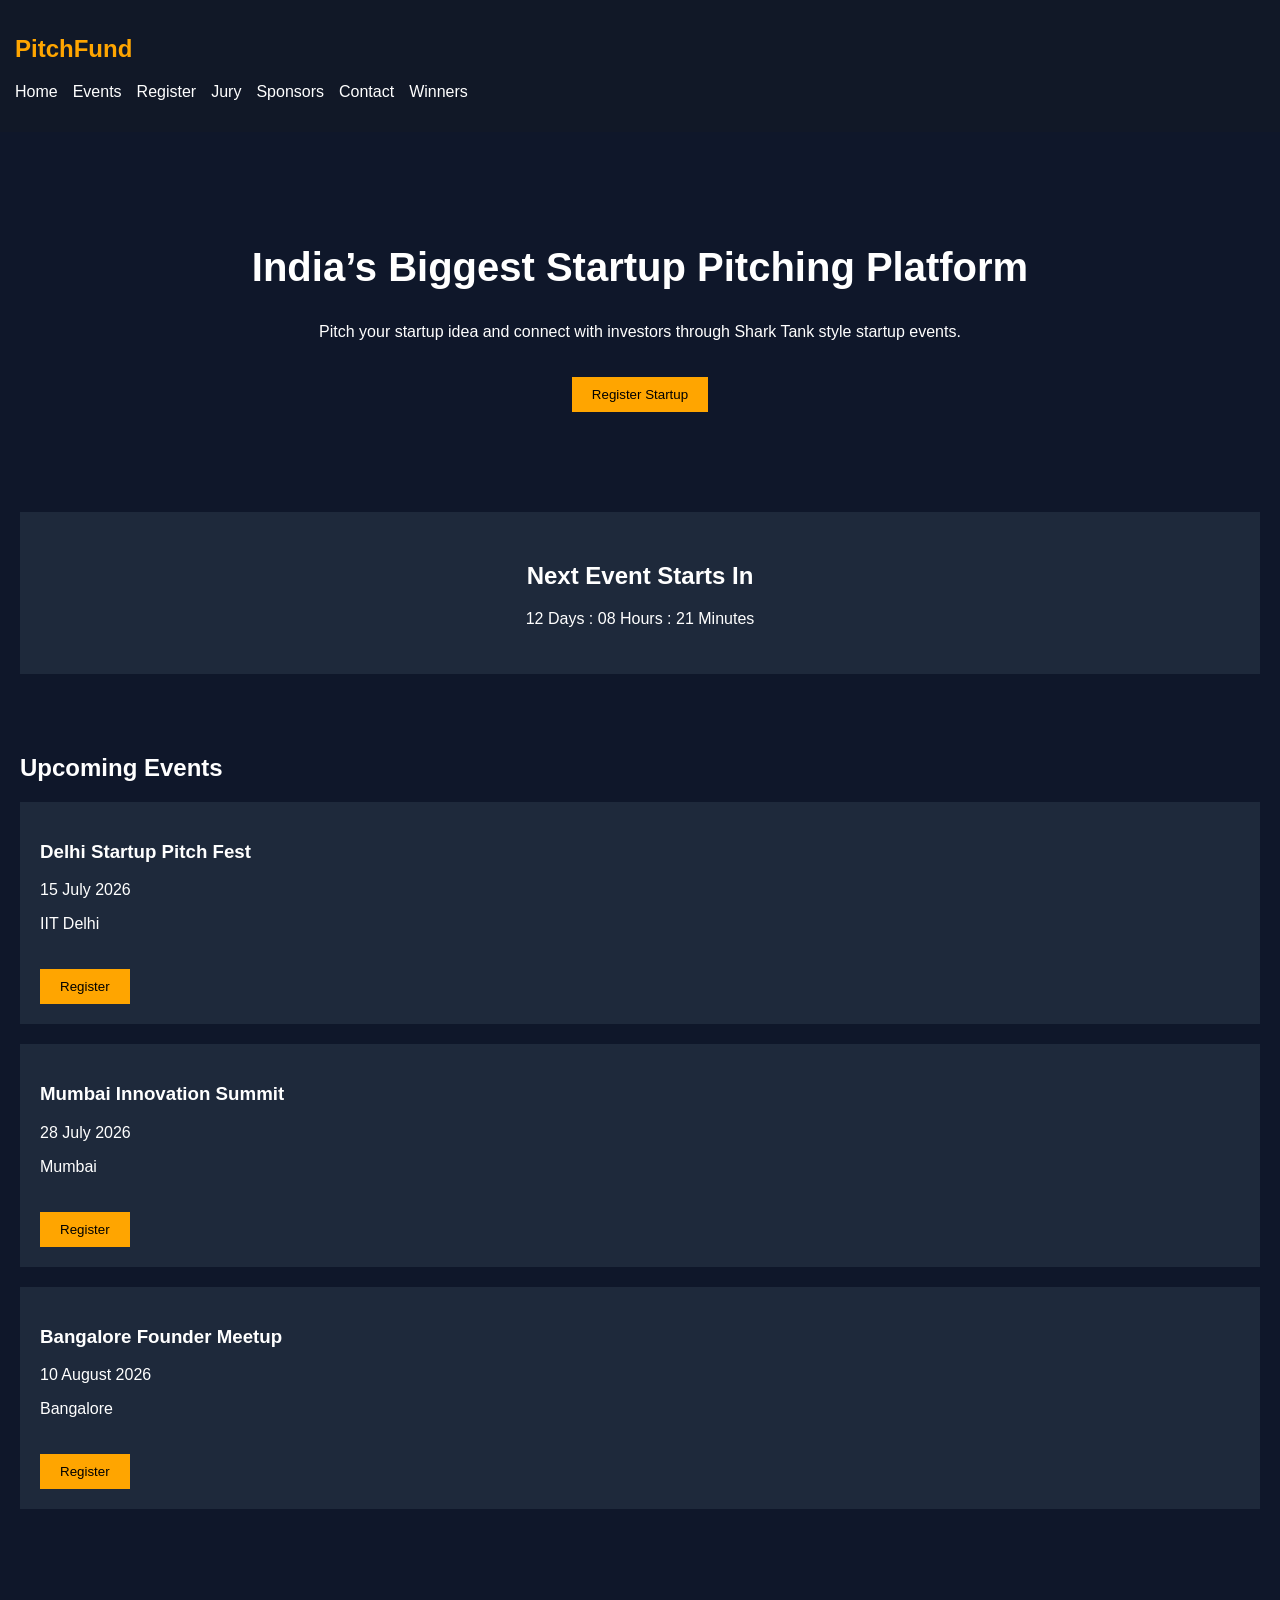
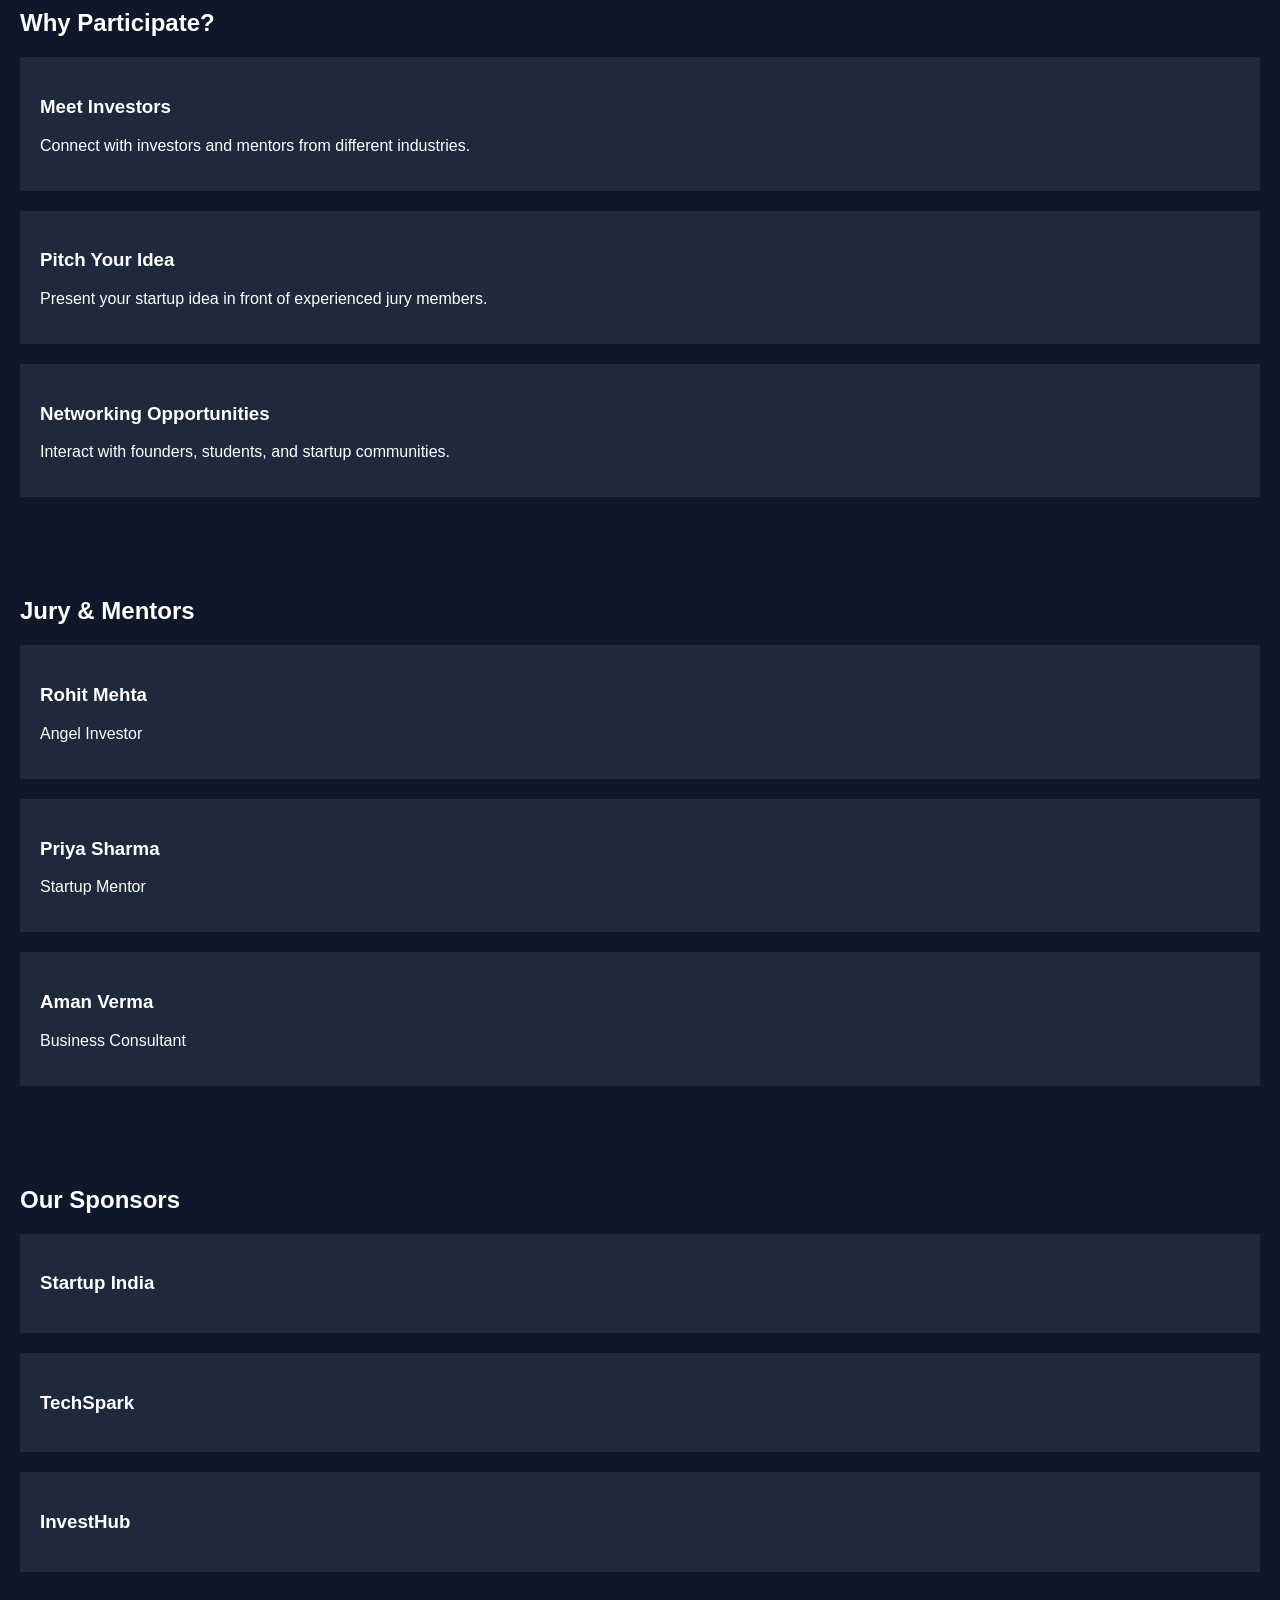
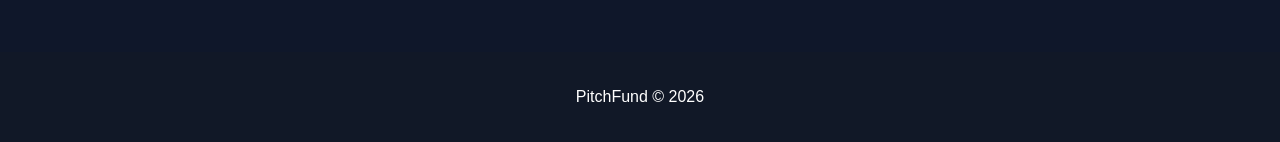
==== index.html @ 27504e99 "Internship_task" ====
<!DOCTYPE html>
<html lang="en">

<head>
    <meta charset="UTF-8">
    <meta name="viewport" content="width=device-width, initial-scale=1.0">

    <link rel="stylesheet" href="style.css">

    <title>PitchFund</title>
</head>

<body>
<nav>

    <h1>PitchFund</h1>

    <ul>

        <li><a href="index.html">Home</a></li>

        <li><a href="events.html">Events</a></li>

        <li><a href="register.html">Register</a></li>

        <li><a href="jury.html">Jury</a></li>

        <li><a href="sponsors.html">Sponsors</a></li>

        <li><a href="contact.html">Contact</a></li>

        <li><a href="winners.html">Winners</a></li>

    </ul>

</nav>
    <section class="hero">

        <h2>India’s Biggest Startup Pitching Platform</h2>

        <p>
            Pitch your startup idea and connect with investors through Shark Tank style startup events.
        </p>

        <button>Register Startup</button>

    </section>

    <section class="countdown">

        <h2>Next Event Starts In</h2>

        <p>12 Days : 08 Hours : 21 Minutes</p>

    </section>

    <section>

        <h2>Upcoming Events</h2>

        <div class="card">

            <h3>Delhi Startup Pitch Fest</h3>

            <p>15 July 2026</p>

            <p>IIT Delhi</p>

            <button>Register</button>

        </div>


        <div class="card">

            <h3>Mumbai Innovation Summit</h3>

            <p>28 July 2026</p>

            <p>Mumbai</p>

            <button>Register</button>

        </div>


        <div class="card">

            <h3>Bangalore Founder Meetup</h3>

            <p>10 August 2026</p>

            <p>Bangalore</p>

            <button>Register</button>

        </div>

    </section>

    <section>

        <h2>Why Participate?</h2>

        <div class="card">

            <h3>Meet Investors</h3>

            <p>
                Connect with investors and mentors from different industries.
            </p>

        </div>


        <div class="card">

            <h3>Pitch Your Idea</h3>

            <p>
                Present your startup idea in front of experienced jury members.
            </p>

        </div>


        <div class="card">

            <h3>Networking Opportunities</h3>

            <p>
                Interact with founders, students, and startup communities.
            </p>

        </div>

    </section>

    <section>

        <h2>Jury & Mentors</h2>

        <div class="card">

            <h3>Rohit Mehta</h3>

            <p>Angel Investor</p>

        </div>


        <div class="card">

            <h3>Priya Sharma</h3>

            <p>Startup Mentor</p>

        </div>


        <div class="card">

            <h3>Aman Verma</h3>

            <p>Business Consultant</p>

        </div>

    </section>

    <section>

        <h2>Our Sponsors</h2>

        <div class="card">

            <h3>Startup India</h3>

        </div>


        <div class="card">

            <h3>TechSpark</h3>

        </div>


        <div class="card">

            <h3>InvestHub</h3>

        </div>

    </section>

    <footer>

        <p>PitchFund © 2026</p>

    </footer>

</body>

</html>
---- style.css ----
body{
    margin:0;
    font-family:Arial;
    background:#0f172a;
    color:white;
}

nav{
    background:#111827;
    padding:15px;
}

nav h1{
    color:orange;
}

nav ul{
    display:flex;
    list-style:none;
    gap:15px;
    padding:0;
}

nav a{
    color:white;
    text-decoration:none;
}

.hero{
    text-align:center;
    padding:80px 20px;
}

.hero h2{
    font-size:40px;
}

.hero p{
    margin-top:15px;
}

button{
    background:orange;
    border:none;
    padding:10px 20px;
    margin-top:20px;
    cursor:pointer;
}

section{
    padding:40px 20px;
}

.card{
    background:#1e293b;
    padding:20px;
    margin-top:20px;
}

form{
    display:flex;
    flex-direction:column;
    gap:10px;
}

input,
textarea{
    padding:10px;
}

footer{
    background:#111827;
    text-align:center;
    padding:20px;
    margin-top:40px;
}
.card:hover{
    background:#334155;
}

button:hover{
    opacity:0.9;
}
.countdown{
    text-align:center;
    background:#1e293b;
    padding:30px;
    margin:20px;
}
button:hover{
    opacity:0.9;
}

.card:hover{
    background:#334155;
}
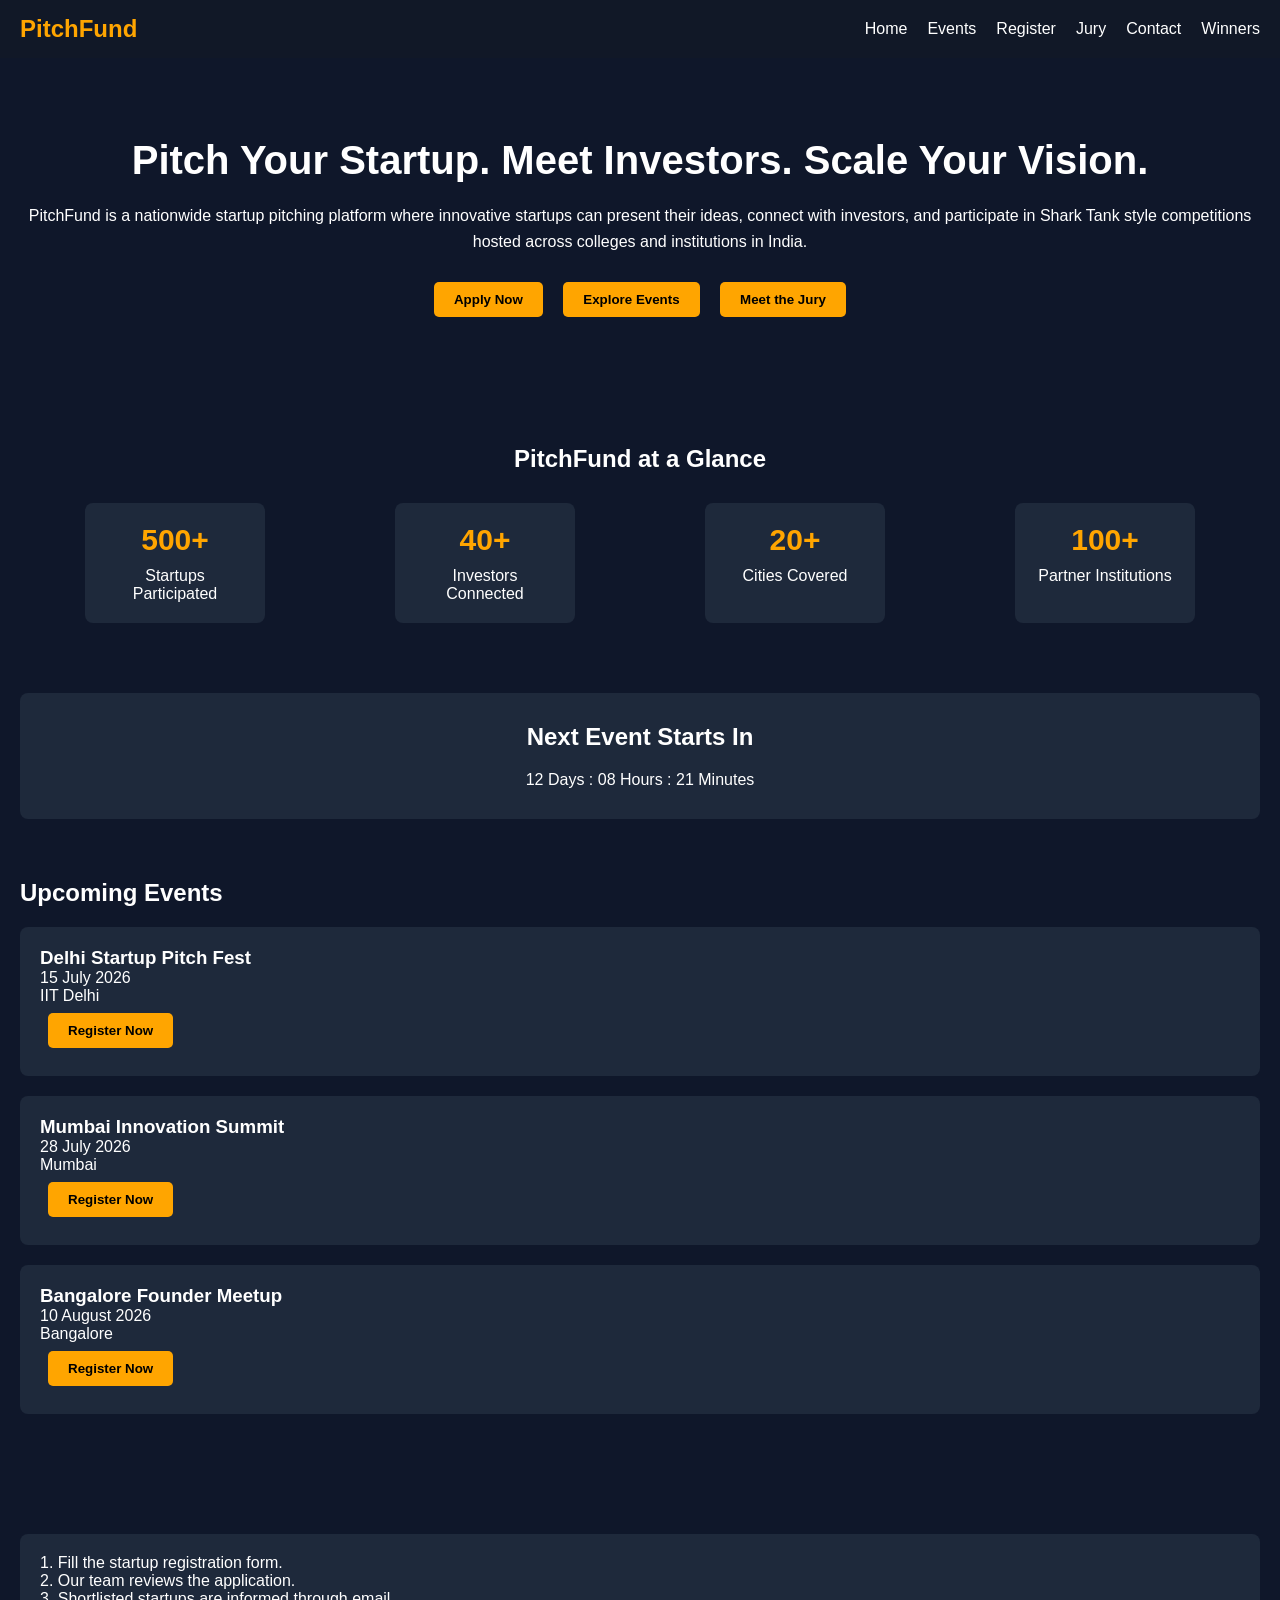
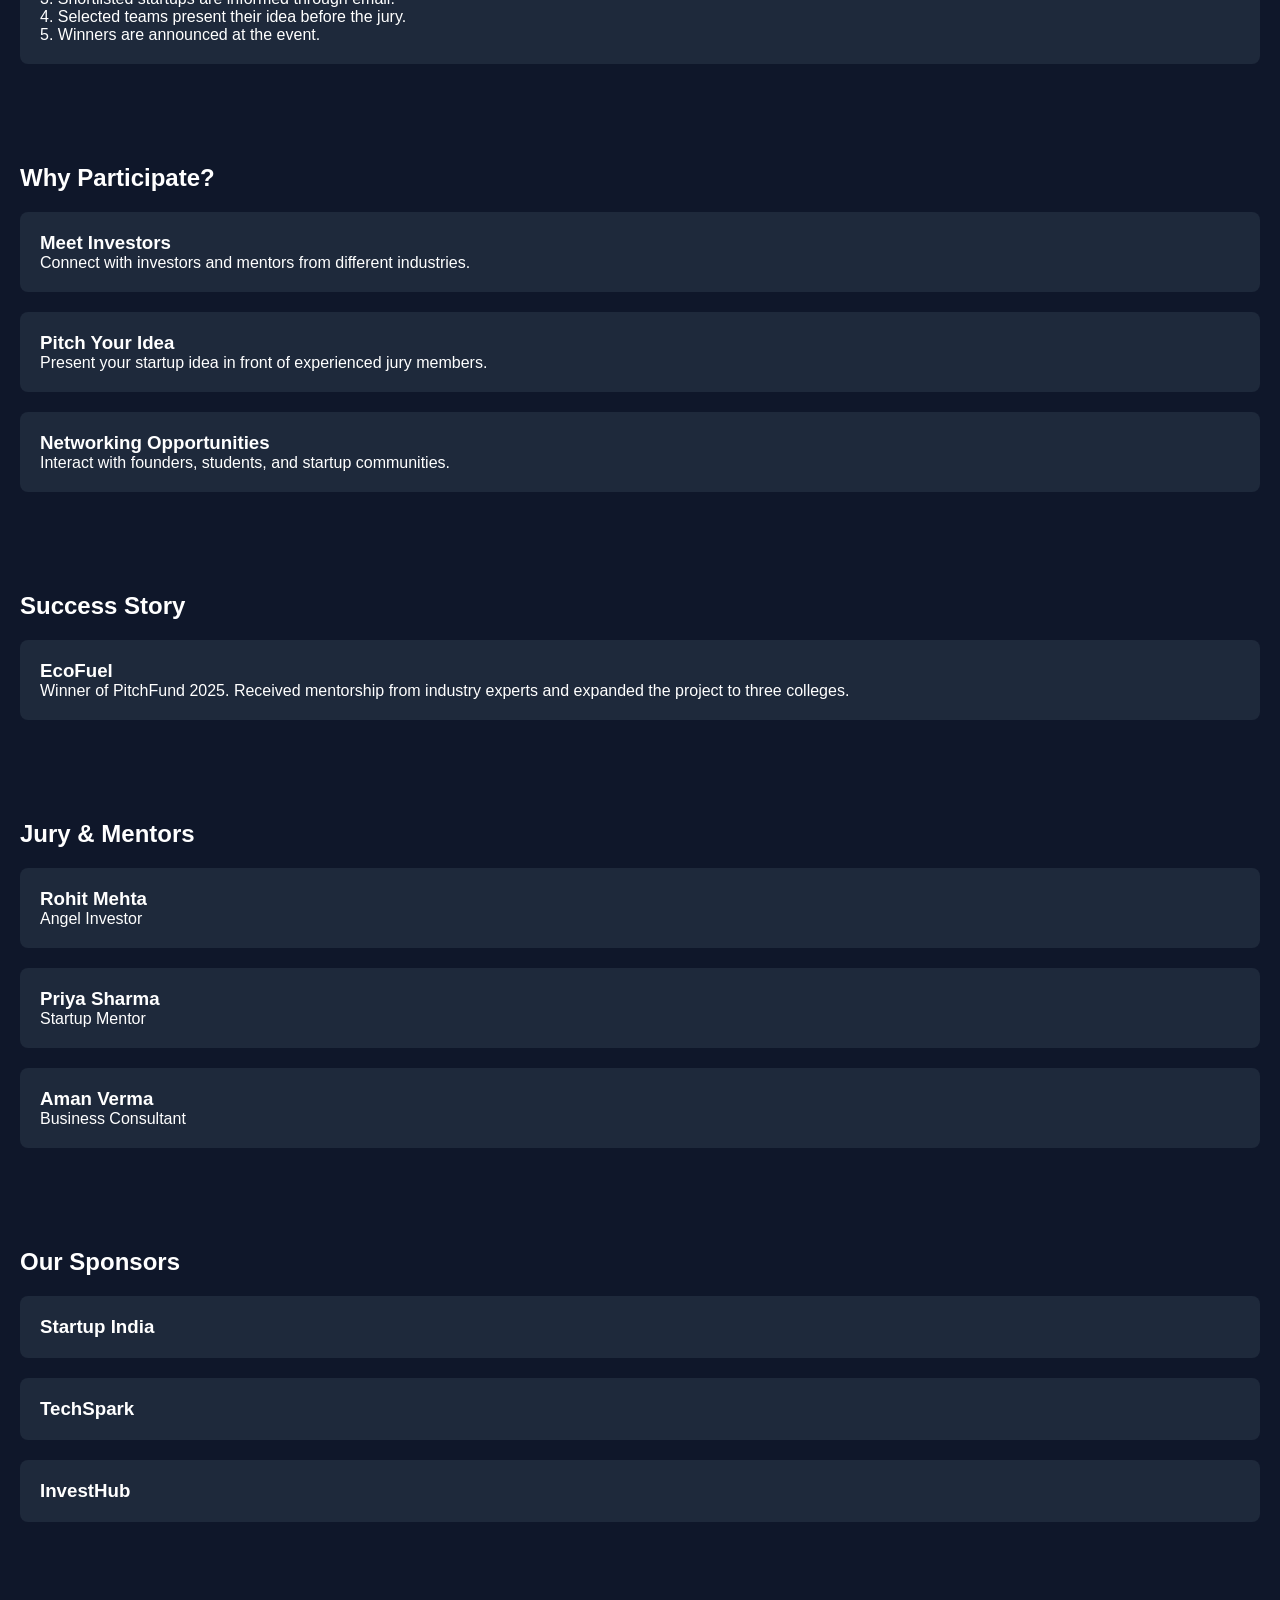
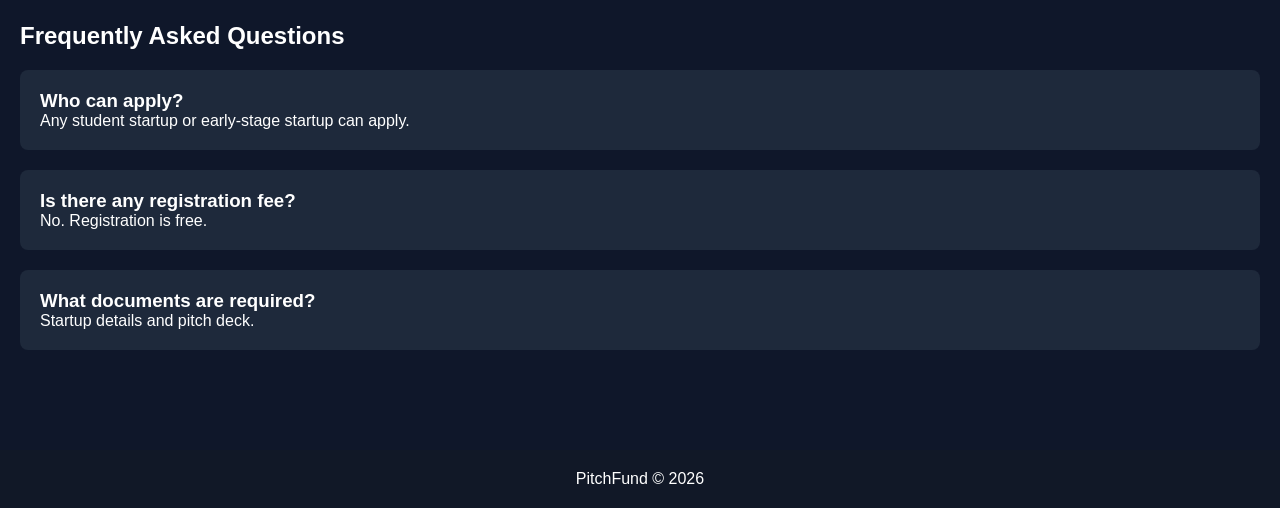
==== commit 5daefe47: "Website improvement according to the feedback" ====
--- a/index.html
+++ b/index.html
@@ -25,7 +25,7 @@
 
         <li><a href="jury.html">Jury</a></li>
 
-        <li><a href="sponsors.html">Sponsors</a></li>
+    
 
         <li><a href="contact.html">Contact</a></li>
 
@@ -34,20 +34,58 @@
     </ul>
 
 </nav>
-    <section class="hero">
-
-        <h2>India’s Biggest Startup Pitching Platform</h2>
-
-        <p>
-            Pitch your startup idea and connect with investors through Shark Tank style startup events.
-        </p>
-
-        <button>Register Startup</button>
-
-    </section>
-
-    <section class="countdown">
-
+<section class="hero">
+
+    <h2>Pitch Your Startup. Meet Investors. Scale Your Vision.</h2>
+
+    <p>
+        PitchFund is a nationwide startup pitching platform where innovative startups can present their ideas, connect with investors, and participate in Shark Tank style competitions hosted across colleges and institutions in India.
+    </p>
+
+    <a href="register.html">
+    <button>Apply Now</button>
+</a>
+
+<a href="events.html">
+    <button>Explore Events</button>
+</a>
+
+<a href="jury.html">
+    <button>Meet the Jury</button>
+</a>
+
+</section>
+
+<section class="stats">
+
+    <h2>PitchFund at a Glance</h2>
+
+    <div class="stats-container">
+
+        <div class="stat-card">
+            <h3>500+</h3>
+            <p>Startups Participated</p>
+        </div>
+
+        <div class="stat-card">
+            <h3>40+</h3>
+            <p>Investors Connected</p>
+        </div>
+
+        <div class="stat-card">
+            <h3>20+</h3>
+            <p>Cities Covered</p>
+        </div>
+
+        <div class="stat-card">
+            <h3>100+</h3>
+            <p>Partner Institutions</p>
+        </div>
+
+    </div>
+
+</section>
+    <section class="countdown"> 
         <h2>Next Event Starts In</h2>
 
         <p>12 Days : 08 Hours : 21 Minutes</p>
@@ -66,7 +104,9 @@
 
             <p>IIT Delhi</p>
 
-            <button>Register</button>
+          <a href="register.html">
+             <button>Register Now</button>
+         </a>
 
         </div>
 
@@ -79,7 +119,9 @@
 
             <p>Mumbai</p>
 
-            <button>Register</button>
+            <a href="register.html">
+               <button>Register Now</button>
+            </a>
 
         </div>
 
@@ -92,12 +134,31 @@
 
             <p>Bangalore</p>
 
-            <button>Register</button>
-
-        </div>
-
-    </section>
-
+            <a href="register.html">
+               <button>Register Now</button>
+            </a>
+
+        </div>
+
+    </section>
+<section>
+
+<div class="card">
+
+<p>1. Fill the startup registration form.</p>
+
+<p>2. Our team reviews the application.</p>
+
+<p>3. Shortlisted startups are informed through email.</p>
+
+<p>4. Selected teams present their idea before the jury.</p>
+
+<p>5. Winners are announced at the event.</p>
+
+</div>
+</section>
+
+    
     <section>
 
         <h2>Why Participate?</h2>
@@ -136,6 +197,24 @@
 
     </section>
 
+
+    <section>
+
+       <h2>Success Story</h2>
+
+       <div class="card">
+
+       <h3>EcoFuel</h3>
+
+      <p>Winner of PitchFund 2025.
+
+       Received mentorship from industry experts and expanded the project to three colleges.  
+      </p>
+
+       </div>
+
+    </section>
+
     <section>
 
         <h2>Jury & Mentors</h2>
@@ -193,6 +272,35 @@
         </div>
 
     </section>
+<section>
+
+    <h2>Frequently Asked Questions</h2>
+
+    <div class="card">
+
+     <h3>Who can apply?</h3>
+
+     <p>Any student startup or early-stage startup can apply.</p>
+
+    </div>
+
+    <div class="card">
+
+      <h3>Is there any registration fee?</h3>
+
+      <p>No. Registration is free.</p>
+
+    </div>
+
+    <div class="card">
+
+       <h3>What documents are required?</h3>
+
+       <p>Startup details and pitch deck.</p>
+
+    </div>
+
+</section>
 
     <footer>
 
--- a/style.css
+++ b/style.css
@@ -1,13 +1,24 @@
+
+*{
+    margin:0;
+    padding:0;
+    box-sizing:border-box;
+}
+
 body{
-    margin:0;
-    font-family:Arial;
+    font-family:Arial, sans-serif;
     background:#0f172a;
     color:white;
 }
 
+/* ---------- Navigation ---------- */
+
 nav{
     background:#111827;
-    padding:15px;
+    padding:15px 20px;
+    display:flex;
+    justify-content:space-between;
+    align-items:center;
 }
 
 nav h1{
@@ -15,16 +26,24 @@
 }
 
 nav ul{
+    list-style:none;
     display:flex;
-    list-style:none;
-    gap:15px;
-    padding:0;
+    gap:20px;
 }
 
 nav a{
     color:white;
     text-decoration:none;
 }
+.hero a{
+    text-decoration:none;
+}
+
+nav a:hover{
+    color:orange;
+}
+
+/* ---------- Hero ---------- */
 
 .hero{
     text-align:center;
@@ -33,40 +52,126 @@
 
 .hero h2{
     font-size:40px;
+    margin-bottom:20px;
 }
 
 .hero p{
-    margin-top:15px;
+    margin-bottom:20px;
+    line-height:1.6;
 }
+
+/* ---------- Buttons ---------- */
 
 button{
     background:orange;
+    color:black;
     border:none;
     padding:10px 20px;
-    margin-top:20px;
+    margin:8px;
     cursor:pointer;
+    border-radius:5px;
+    font-weight:bold;
 }
+
+button:hover{
+    opacity:0.9;
+}
+
+/* ---------- Sections ---------- */
 
 section{
     padding:40px 20px;
 }
 
+h2{
+    margin-bottom:20px;
+}
+
+/* ---------- Cards ---------- */
+
 .card{
     background:#1e293b;
     padding:20px;
+    margin:20px 0;
+    border-radius:8px;
+}
+
+.card:hover{
+    background:#334155;
+}
+
+/* ---------- Statistics ---------- */
+
+.stats{
+    text-align:center;
+}
+
+.stats-container{
+    display:flex;
+    justify-content:space-around;
+    flex-wrap:wrap;
     margin-top:20px;
 }
+
+.stat-card{
+    background:#1e293b;
+    width:180px;
+    padding:20px;
+    margin:10px;
+    border-radius:8px;
+}
+
+.stat-card h3{
+    color:orange;
+    font-size:30px;
+    margin-bottom:10px;
+}
+
+/* ---------- Countdown ---------- */
+
+.countdown{
+    text-align:center;
+    background:#1e293b;
+    padding:30px;
+    margin:20px;
+    border-radius:8px;
+}
+
+/* ---------- Forms ---------- */
 
 form{
     display:flex;
     flex-direction:column;
-    gap:10px;
+    margin-top:20px;
 }
 
 input,
+textarea,
+select{
+    width:100%;
+    padding:12px;
+    margin-bottom:15px;
+    border:1px solid #ccc;
+    border-radius:5px;
+    font-size:15px;
+}
+
 textarea{
-    padding:10px;
+    resize:vertical;
+    font-family:Arial, sans-serif;
 }
+
+label{
+    font-weight:bold;
+    margin-bottom:8px;
+}
+
+input[type="file"]{
+    background:white;
+    padding:8px;
+}
+
+/* ---------- Footer ---------- */
 
 footer{
     background:#111827;
@@ -74,23 +179,3 @@
     padding:20px;
     margin-top:40px;
 }
-.card:hover{
-    background:#334155;
-}
-
-button:hover{
-    opacity:0.9;
-}
-.countdown{
-    text-align:center;
-    background:#1e293b;
-    padding:30px;
-    margin:20px;
-}
-button:hover{
-    opacity:0.9;
-}
-
-.card:hover{
-    background:#334155;
-}
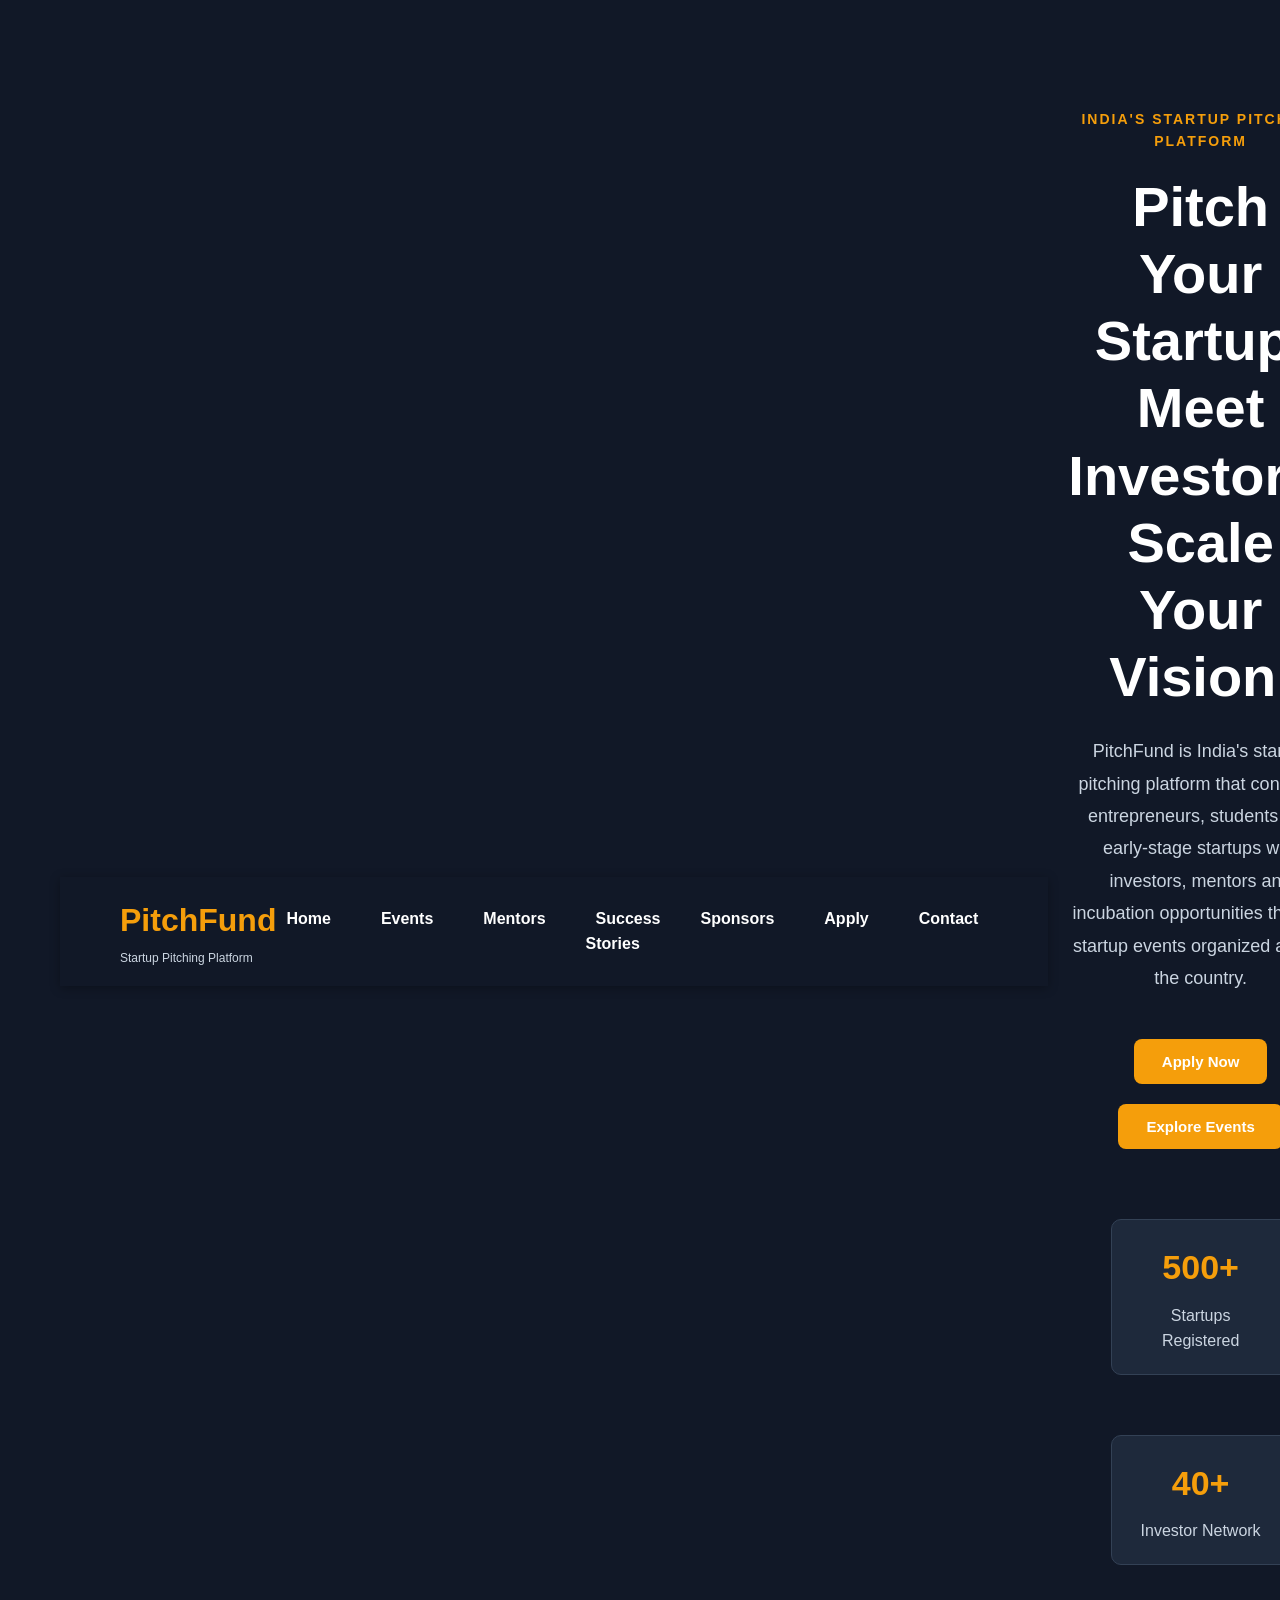
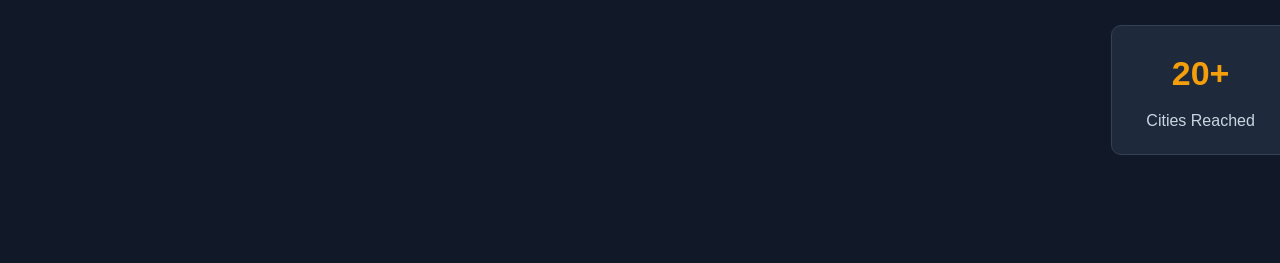
==== commit 7c3ef62a: "Final improvements to PitchFund website" ====
--- a/index.html
+++ b/index.html
@@ -13,47 +13,69 @@
 <body>
 <nav>
 
-    <h1>PitchFund</h1>
-
+    <nav>
+    <div>
+        
+        <h1>PitchFund</h1>
+        <p class="logo-text">Startup Pitching Platform</p>
+
+    </div>
     <ul>
 
         <li><a href="index.html">Home</a></li>
-
         <li><a href="events.html">Events</a></li>
-
-        <li><a href="register.html">Register</a></li>
-
-        <li><a href="jury.html">Jury</a></li>
-
-    
-
+        <li><a href="jury.html">Mentors</a></li>
+        <li><a href="winners.html">Success Stories</a></li>
+        <li><a href="sponsors.html">Sponsors</a></li>
+        <li><a href="register.html">Apply</a></li>
         <li><a href="contact.html">Contact</a></li>
-
-        <li><a href="winners.html">Winners</a></li>
 
     </ul>
 
 </nav>
 <section class="hero">
 
-    <h2>Pitch Your Startup. Meet Investors. Scale Your Vision.</h2>
-
-    <p>
-        PitchFund is a nationwide startup pitching platform where innovative startups can present their ideas, connect with investors, and participate in Shark Tank style competitions hosted across colleges and institutions in India.
+    <p class="tagline">India's Startup Pitching Platform</p>
+
+    <h2>Pitch Your Startup.<br>Meet Investors.<br>Scale Your Vision.</h2>
+
+    <p class="hero-text">
+        PitchFund is India's startup pitching platform that connects
+        entrepreneurs, students and early-stage startups with
+        investors, mentors and incubation opportunities through
+        startup events organized across the country.
     </p>
 
-    <a href="register.html">
-    <button>Apply Now</button>
-</a>
-
-<a href="events.html">
-    <button>Explore Events</button>
-</a>
-
-<a href="jury.html">
-    <button>Meet the Jury</button>
-</a>
-
+    <div class="hero-buttons">
+
+        <a href="register.html">
+            <button>Apply Now</button>
+        </a>
+
+        <a href="events.html">
+            <button>Explore Events</button>
+        </a>
+
+    </div>
+
+    <div class="hero-stats">
+
+        <div class="hero-stat">
+            <h3>500+</h3>
+            <p>Startups Registered</p>
+        </div>
+
+        <div class="hero-stat">
+            <h3>40+</h3>
+            <p>Investor Network</p>
+        </div>
+
+        <div class="hero-stat">
+            <h3>20+</h3>
+            <p>Cities Reached</p>
+        </div>
+
+    </div>
 </section>
 
 <section class="stats">
@@ -85,24 +107,51 @@
     </div>
 
 </section>
-    <section class="countdown"> 
-        <h2>Next Event Starts In</h2>
-
-        <p>12 Days : 08 Hours : 21 Minutes</p>
-
-    </section>
+    <section class="countdown">
+
+    <h2>Featured Event</h2>
+
+    <div class="card">
+
+        <h3>Delhi Startup Pitch Fest 2026</h3>
+
+        <p><strong> Venue:</strong> IIT Delhi</p>
+
+        <p><strong> Date:</strong> 15 July 2026</p>
+
+        <p><strong> Time:</strong> 10:00 AM</p>
+
+        <p><strong> Prize Pool:</strong> ₹5,00,000</p>
+
+        <p><strong> Investors:</strong> 15+ Expected</p>
+
+        <a href="register.html">
+            <button>Register for Event</button>
+        </a>
+
+    </div>
+
+</section>
 
     <section>
 
-        <h2>Upcoming Events</h2>
+        <h2>Upcoming Startup Events</h2>
+
+        <p style="text-align:center; margin-bottom:30px;">
+            Explore startup pitching competitions happening across India.
+        </p>
 
         <div class="card">
 
             <h3>Delhi Startup Pitch Fest</h3>
 
-            <p>15 July 2026</p>
-
-            <p>IIT Delhi</p>
+              <p> IIT Delhi</p>
+
+              <p>15 July 2026</p>
+
+              <p> AI & Emerging Technologies</p>
+
+              <p> Prize Pool: ₹5,00,000</p>
 
           <a href="register.html">
              <button>Register Now</button>
@@ -113,11 +162,15 @@
 
         <div class="card">
 
-            <h3>Mumbai Innovation Summit</h3>
-
-            <p>28 July 2026</p>
-
-            <p>Mumbai</p>
+          <h3>Mumbai Innovation Summit</h3>
+
+            <p> Mumbai</p>
+
+            <p> 28 July 2026</p>
+
+            <p> Smart Cities</p>
+
+            <p> Prize Pool: ₹3,00,000</p>
 
             <a href="register.html">
                <button>Register Now</button>
@@ -130,32 +183,61 @@
 
             <h3>Bangalore Founder Meetup</h3>
 
-            <p>10 August 2026</p>
-
-            <p>Bangalore</p>
+          <p> Bangalore</p>
+
+          <p> 10 August 2026</p>
+
+          <p> Entrepreneurship</p>
+
+          <p> Mentorship Opportunity</p>
 
             <a href="register.html">
                <button>Register Now</button>
             </a>
 
         </div>
+        <div style="text-align:center;margin-top:30px;">
+
+          <a href="events.html">
+         <button>View All Events</button>
+         </a>
+
+        </div>
 
     </section>
 <section>
 
-<div class="card">
-
-<p>1. Fill the startup registration form.</p>
-
-<p>2. Our team reviews the application.</p>
-
-<p>3. Shortlisted startups are informed through email.</p>
-
-<p>4. Selected teams present their idea before the jury.</p>
-
-<p>5. Winners are announced at the event.</p>
-
-</div>
+    <h2>Application Process</h2>
+
+    <div class="stats-container">
+
+        <div class="stat-card">
+            <h3>1</h3>
+            <p>Complete the online startup registration form.</p>
+        </div>
+
+        <div class="stat-card">
+            <h3>2</h3>
+            <p>Our team reviews your application and startup details.</p>
+        </div>
+
+        <div class="stat-card">
+            <h3>3</h3>
+            <p>Shortlisted startups receive an invitation via email.</p>
+        </div>
+
+        <div class="stat-card">
+            <h3>4</h3>
+            <p>Pitch your idea before investors and industry mentors.</p>
+        </div>
+
+        <div class="stat-card">
+            <h3>5</h3>
+            <p>Selected startups receive mentorship and funding opportunities.</p>
+        </div>
+
+    </div>
+
 </section>
 
     
@@ -164,12 +246,11 @@
         <h2>Why Participate?</h2>
 
         <div class="card">
-
-            <h3>Meet Investors</h3>
-
-            <p>
-                Connect with investors and mentors from different industries.
-            </p>
+        <h3>Meet Investors</h3>
+
+        <p>
+        Present your startup directly to angel investors, venture capital firms and experienced mentors.
+        </p>
 
         </div>
 
@@ -178,10 +259,11 @@
 
             <h3>Pitch Your Idea</h3>
 
-            <p>
-                Present your startup idea in front of experienced jury members.
-            </p>
-
+            <h3> Pitch Your Startup</h3>
+
+           <p>
+            Showcase your business idea, receive expert feedback and validate your startup concept.
+           </p>
         </div>
 
 
@@ -189,11 +271,14 @@
 
             <h3>Networking Opportunities</h3>
 
-            <p>
-                Interact with founders, students, and startup communities.
-            </p>
-
-        </div>
+            <h3> Build Your Network</h3>
+
+           <p>
+            Connect with entrepreneurs, incubators, startup communities and industry professionals.
+           </p>
+
+        </div>
+
 
     </section>
 
@@ -304,10 +389,50 @@
 
     <footer>
 
-        <p>PitchFund © 2026</p>
-
-    </footer>
-
+    <div class="footer-container">
+
+        <div>
+
+            <h3>PitchFund</h3>
+
+            <p>
+                Connecting startups, investors and innovators through startup events across India.
+            </p>
+
+        </div>
+
+        <div>
+
+            <h3>Quick Links</h3>
+
+            <p><a href="index.html">Home</a></p>
+            <p><a href="events.html">Events</a></p>
+            <p><a href="register.html">Apply</a></p>
+            <p><a href="contact.html">Contact</a></p>
+
+        </div>
+
+        <div>
+
+            <h3>Contact</h3>
+
+            <p> support@pitchfund.in</p>
+            <p>📞 +91 99999 22222</p>
+            <p> New Delhi, India</p>
+
+        </div>
+
+    </div>
+
+    <hr>
+
+    <p class="copyright">
+
+        © 2026 PitchFund. All Rights Reserved.
+
+    </p>
+
+</footer>
 </body>
 
 </html>
--- a/style.css
+++ b/style.css
@@ -1,4 +1,3 @@
-
 *{
     margin:0;
     padding:0;
@@ -6,101 +5,187 @@
 }
 
 body{
-    font-family:Arial, sans-serif;
+    font-family:Arial, Helvetica, sans-serif;
     background:#0f172a;
     color:white;
-}
-
-/* ---------- Navigation ---------- */
+    line-height:1.6;
+}
 
 nav{
     background:#111827;
-    padding:15px 20px;
+    padding:18px 60px;
     display:flex;
     justify-content:space-between;
     align-items:center;
+    position:sticky;
+    top:0;
+    z-index:1000;
+    box-shadow:0 2px 10px rgba(0,0,0,0.3);
 }
 
 nav h1{
-    color:orange;
+    color:#f59e0b;
+    font-size:32px;
+}
+
+.logo-text{
+    color:#cbd5e1;
+    font-size:12px;
+    margin-top:3px;
 }
 
 nav ul{
     list-style:none;
     display:flex;
-    gap:20px;
+    gap:30px;
 }
 
 nav a{
     color:white;
     text-decoration:none;
-}
+    font-weight:bold;
+    transition:.3s;
+}
+
+nav a:hover{
+    color:#f59e0b;
+}
+nav a{
+    padding:6px 10px;
+    border-radius:6px;
+}
+
+nav a:hover{
+    background:rgba(245,158,11,.15);
+}
+
+.hero{
+    text-align:center;
+    max-width:1000px;
+    margin:auto;
+    padding:90px 20px;
+}
+
+.tagline{
+    color:#f59e0b;
+    text-transform:uppercase;
+    letter-spacing:2px;
+    font-size:14px;
+    font-weight:bold;
+    margin-bottom:20px;
+}
+
+.hero h2{
+    font-size:56px;
+    line-height:1.2;
+    margin-bottom:25px;
+}
+
+.hero-text{
+    max-width:750px;
+    margin:auto;
+    color:#cbd5e1;
+    font-size:18px;
+    line-height:1.8;
+}
+
+.hero-buttons{
+    margin-top:35px;
+}
+
+.hero-buttons button{
+    margin:10px;
+}
+
 .hero a{
     text-decoration:none;
 }
 
-nav a:hover{
-    color:orange;
-}
-
-/* ---------- Hero ---------- */
-
-.hero{
-    text-align:center;
-    padding:80px 20px;
-}
-
-.hero h2{
-    font-size:40px;
-    margin-bottom:20px;
-}
-
-.hero p{
-    margin-bottom:20px;
-    line-height:1.6;
-}
-
-/* ---------- Buttons ---------- */
-
 button{
-    background:orange;
-    color:black;
+    background:#f59e0b;
+    color:white;
     border:none;
-    padding:10px 20px;
-    margin:8px;
+    padding:14px 28px;
+    border-radius:8px;
     cursor:pointer;
-    border-radius:5px;
-    font-weight:bold;
+    font-size:15px;
+    font-weight:bold;
+   transition:.3s ease;
 }
 
 button:hover{
-    opacity:0.9;
-}
-
-/* ---------- Sections ---------- */
+    background:#d97706;
+    transform:translateY(-3px);
+    box-shadow:0 8px 18px rgba(245,158,11,.35);
+}
+
+.hero-stats{
+    display:flex;
+    justify-content:center;
+    gap:60px;
+    margin-top:60px;
+    flex-wrap:wrap;
+}
+
+.hero-stat{
+    background:#1e293b;
+    padding:20px;
+    border-radius:10px;
+    width:180px;
+    border:1px solid #334155;
+    transition:.3s ease;
+}
+
+.hero-stat h3{
+    color:#f59e0b;
+    font-size:34px;
+}
+
+.hero-stat p{
+    color:#cbd5e1;
+    margin-top:8px;
+}
+.hero-stat:hover{
+    transform:translateY(-6px);
+    border-color:#f59e0b;
+}
 
 section{
-    padding:40px 20px;
-}
-
-h2{
-    margin-bottom:20px;
-}
-
-/* ---------- Cards ---------- */
+    padding:80px 8%;
+}
+
+section h2{
+    text-align:center;
+    margin-bottom:30px;
+    font-size:34px;
+}
 
 .card{
     background:#1e293b;
-    padding:20px;
+    padding:25px;
     margin:20px 0;
-    border-radius:8px;
+    border-radius:12px;
+    transition:0.3s ease;
+    border:1px solid #334155;
+    box-shadow:0 6px 15px rgba(0,0,0,.2);
 }
 
 .card:hover{
-    background:#334155;
-}
-
-/* ---------- Statistics ---------- */
+    transform:translateY(-8px);
+    border-color:#f59e0b;
+    background:#273549;
+    box-shadow:0 12px 25px rgba(0,0,0,.35);
+}
+
+.card h3{
+    margin-bottom:12px;
+    color:#f59e0b;
+}
+
+.card p{
+    color:#d1d5db;
+    margin-bottom:8px;
+}
 
 .stats{
     text-align:center;
@@ -108,36 +193,47 @@
 
 .stats-container{
     display:flex;
-    justify-content:space-around;
+    justify-content:center;
+    gap:25px;
     flex-wrap:wrap;
-    margin-top:20px;
 }
 
 .stat-card{
     background:#1e293b;
-    width:180px;
-    padding:20px;
-    margin:10px;
-    border-radius:8px;
+    width:220px;
+    padding:25px;
+    border-radius:12px;
+    transition:.3s ease;
+    border:1px solid #334155;
+}
+
+.stat-card:hover{
+    transform:translateY(-8px);
+    border-color:#f59e0b;
 }
 
 .stat-card h3{
-    color:orange;
-    font-size:30px;
+    color:#f59e0b;
+    font-size:36px;
     margin-bottom:10px;
 }
 
-/* ---------- Countdown ---------- */
-
 .countdown{
-    text-align:center;
-    background:#1e293b;
-    padding:30px;
-    margin:20px;
-    border-radius:8px;
-}
-
-/* ---------- Forms ---------- */
+    background:#1e293b;
+    text-align:center;
+    border-radius:12px;
+    margin:50px auto;
+    max-width:900px;
+    padding:40px;
+    border:1px solid #334155;
+    box-shadow:0 6px 15px rgba(0,0,0,.2);
+}
+
+.countdown p{
+    font-size:22px;
+    font-weight:bold;
+    color:#f59e0b;
+}
 
 form{
     display:flex;
@@ -149,33 +245,111 @@
 textarea,
 select{
     width:100%;
-    padding:12px;
-    margin-bottom:15px;
-    border:1px solid #ccc;
-    border-radius:5px;
+    padding:14px;
+    margin-bottom:18px;
+    border:1px solid #334155;
+    border-radius:8px;
     font-size:15px;
+    background:#1e293b;
+    color:white;
 }
 
 textarea{
     resize:vertical;
-    font-family:Arial, sans-serif;
+    min-height:120px;
+    font-family:Arial;
 }
 
 label{
-    font-weight:bold;
     margin-bottom:8px;
+    font-weight:bold;
 }
 
 input[type="file"]{
     background:white;
-    padding:8px;
-}
-
-/* ---------- Footer ---------- */
+}
+input:focus,
+textarea:focus,
+select:focus{
+    outline:none;
+    border-color:#f59e0b;
+}
 
 footer{
     background:#111827;
-    text-align:center;
-    padding:20px;
-    margin-top:40px;
-}
+    padding:50px 8%;
+    margin-top:60px;
+    color:#cbd5e1;
+}
+.footer-container{
+    display:flex;
+    justify-content:space-between;
+    flex-wrap:wrap;
+    gap:40px;
+}
+
+.footer-container div{
+    flex:1;
+    min-width:220px;
+}
+
+.footer-container h3{
+    color:#f59e0b;
+    margin-bottom:15px;
+}
+
+.footer-container p{
+    margin-bottom:10px;
+}
+
+.footer-container a{
+    color:#cbd5e1;
+    text-decoration:none;
+}
+
+.footer-container a:hover{
+    color:#f59e0b;
+}
+
+footer hr{
+    margin:30px 0;
+    border:.5px solid #334155;
+}
+
+.copyright{
+    text-align:center;
+    color:#94a3b8;
+}
+
+@media(max-width:768px){
+
+    nav{
+        flex-direction:column;
+        padding:20px;
+    }
+
+    nav ul{
+        flex-direction:column;
+        margin-top:20px;
+        gap:15px;
+        text-align:center;
+    }
+
+    .hero h2{
+        font-size:38px;
+    }
+
+    .hero-text{
+        font-size:16px;
+    }
+
+    .hero-stats{
+        gap:20px;
+    }
+
+    .stats-container{
+        flex-direction:column;
+        align-items:center;
+    }
+
+}
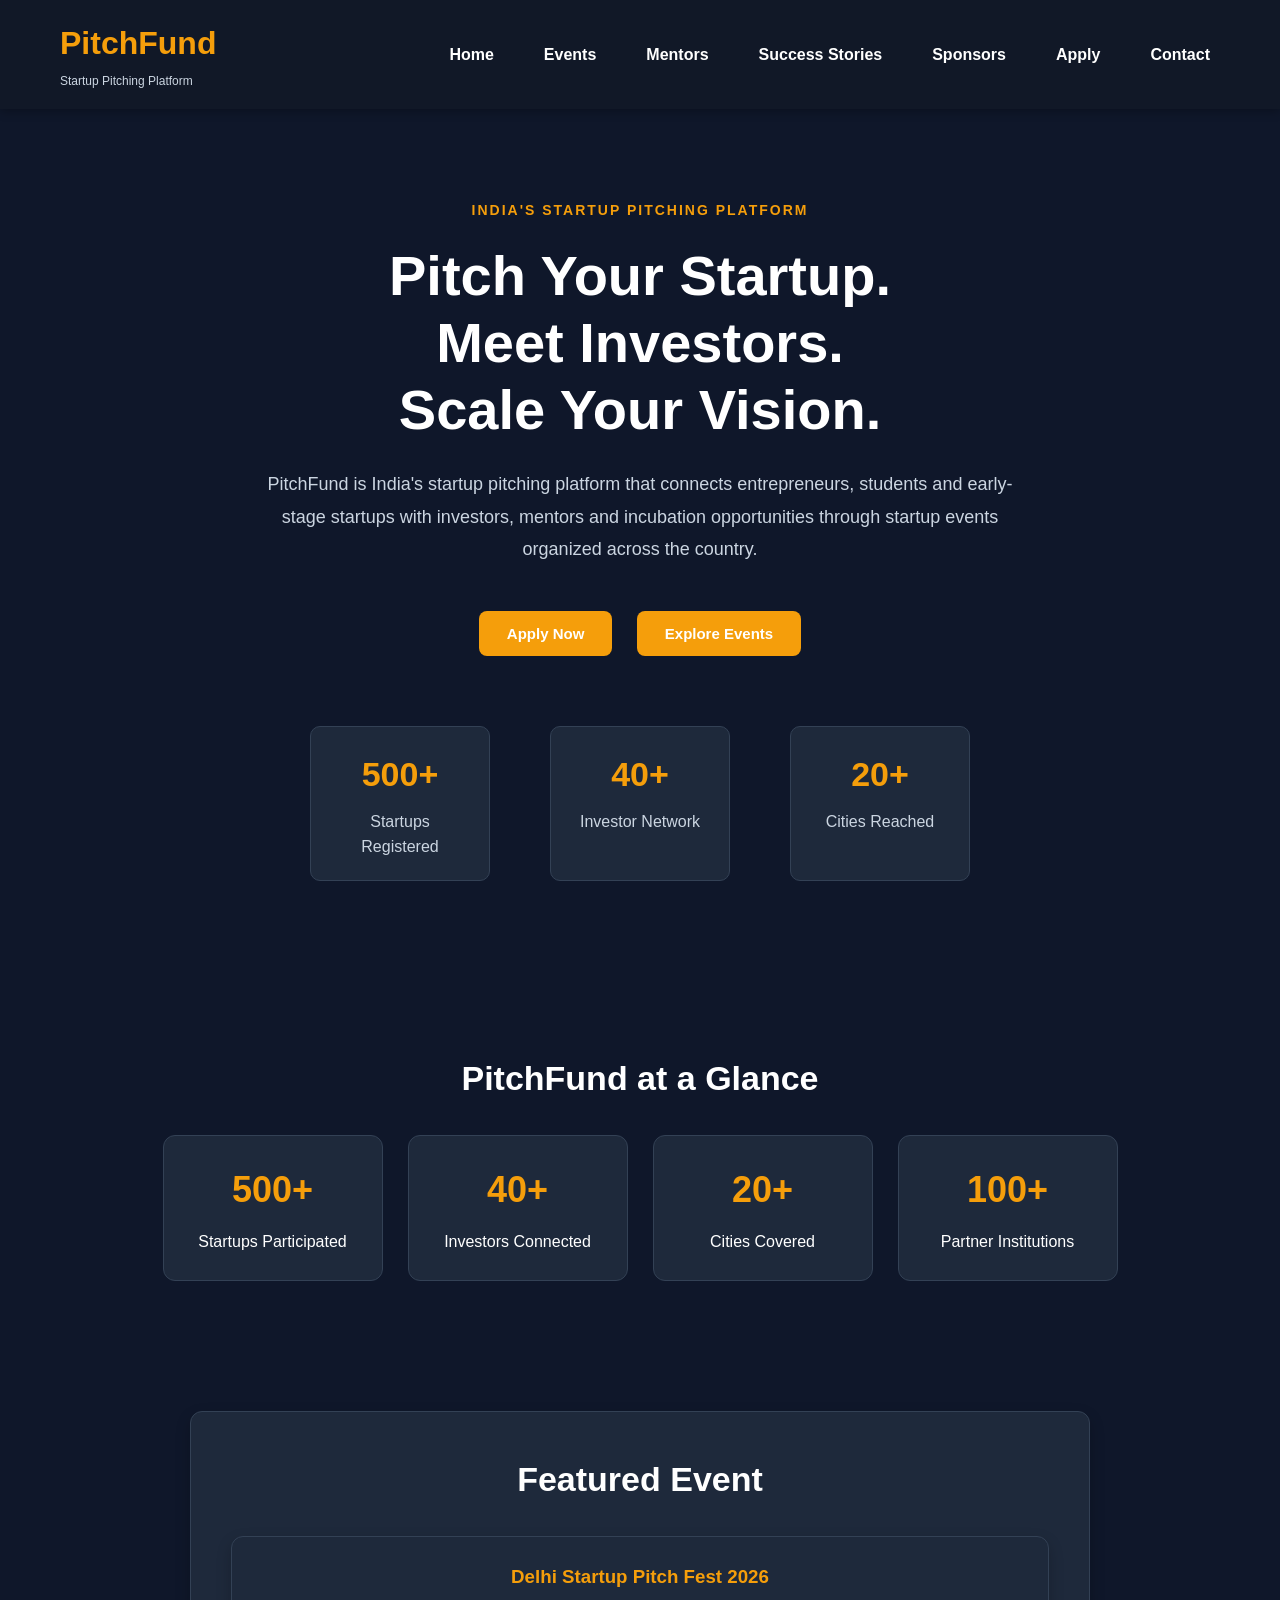
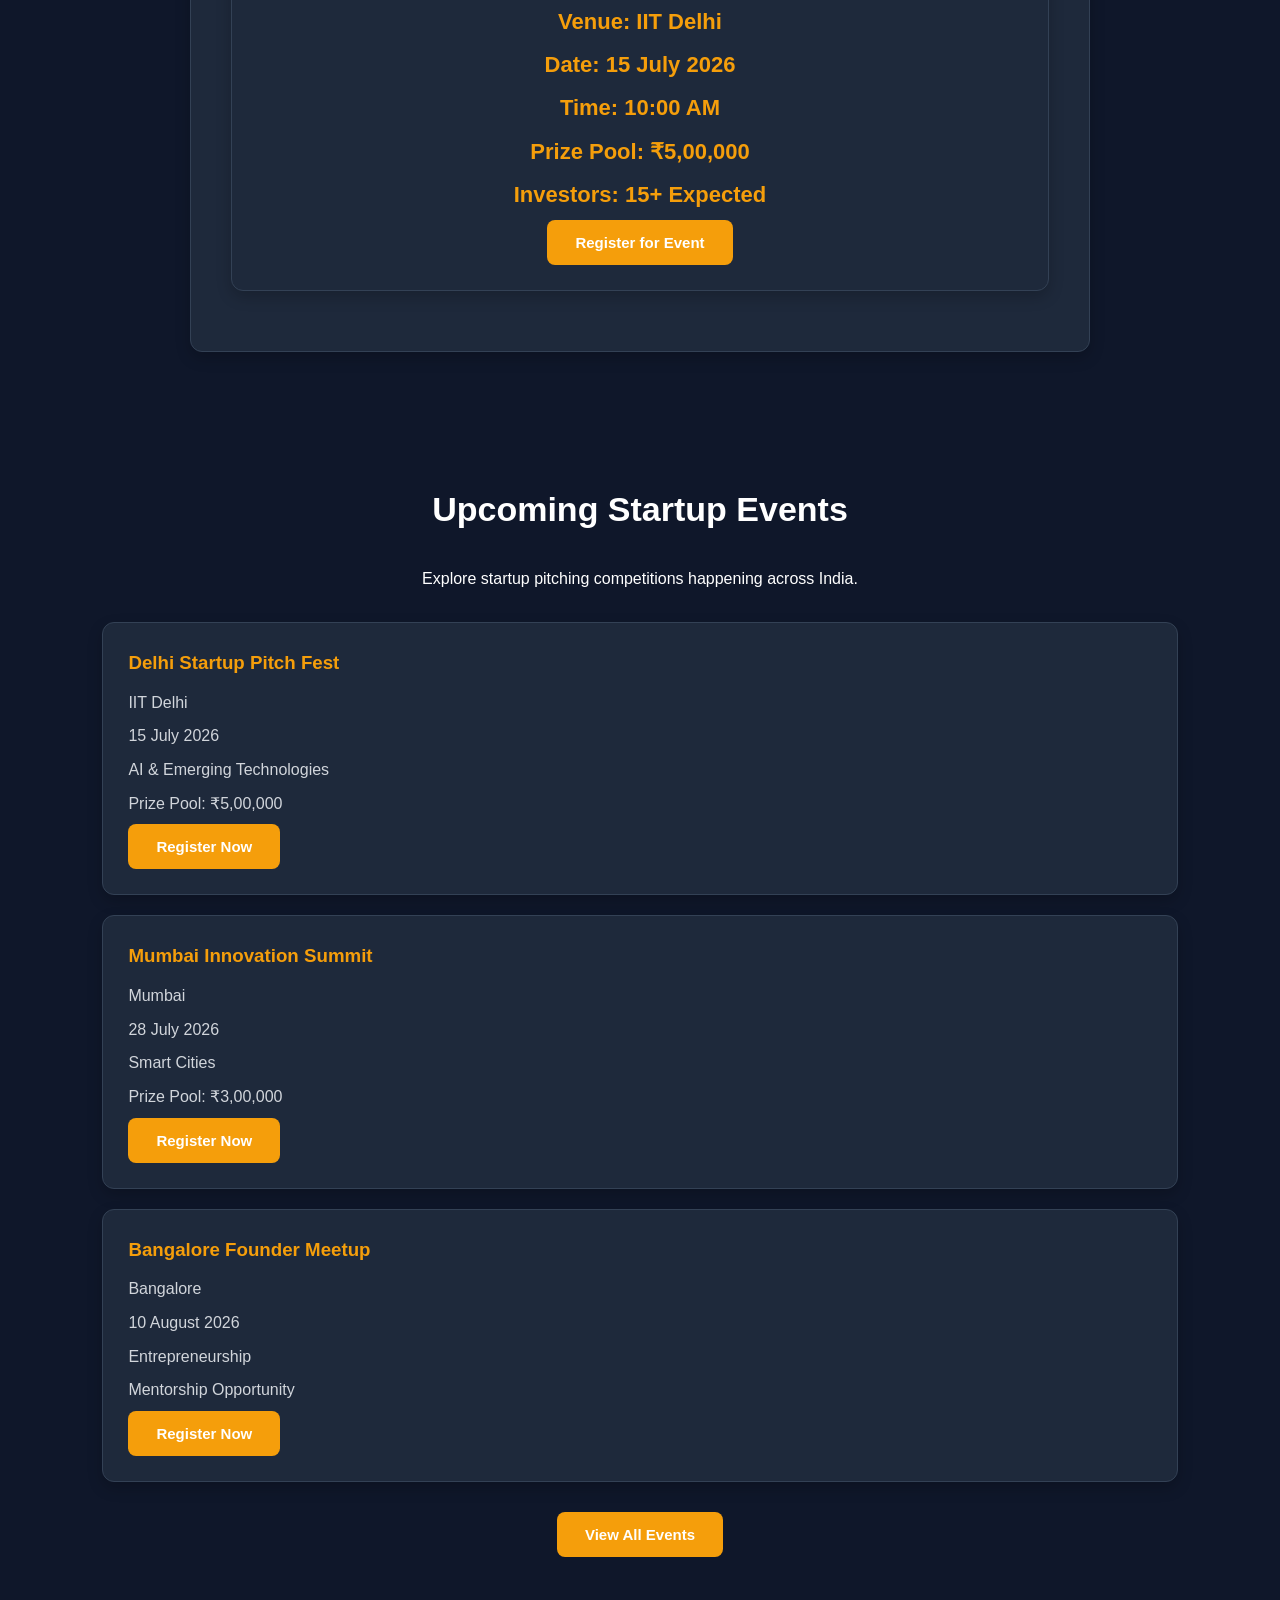
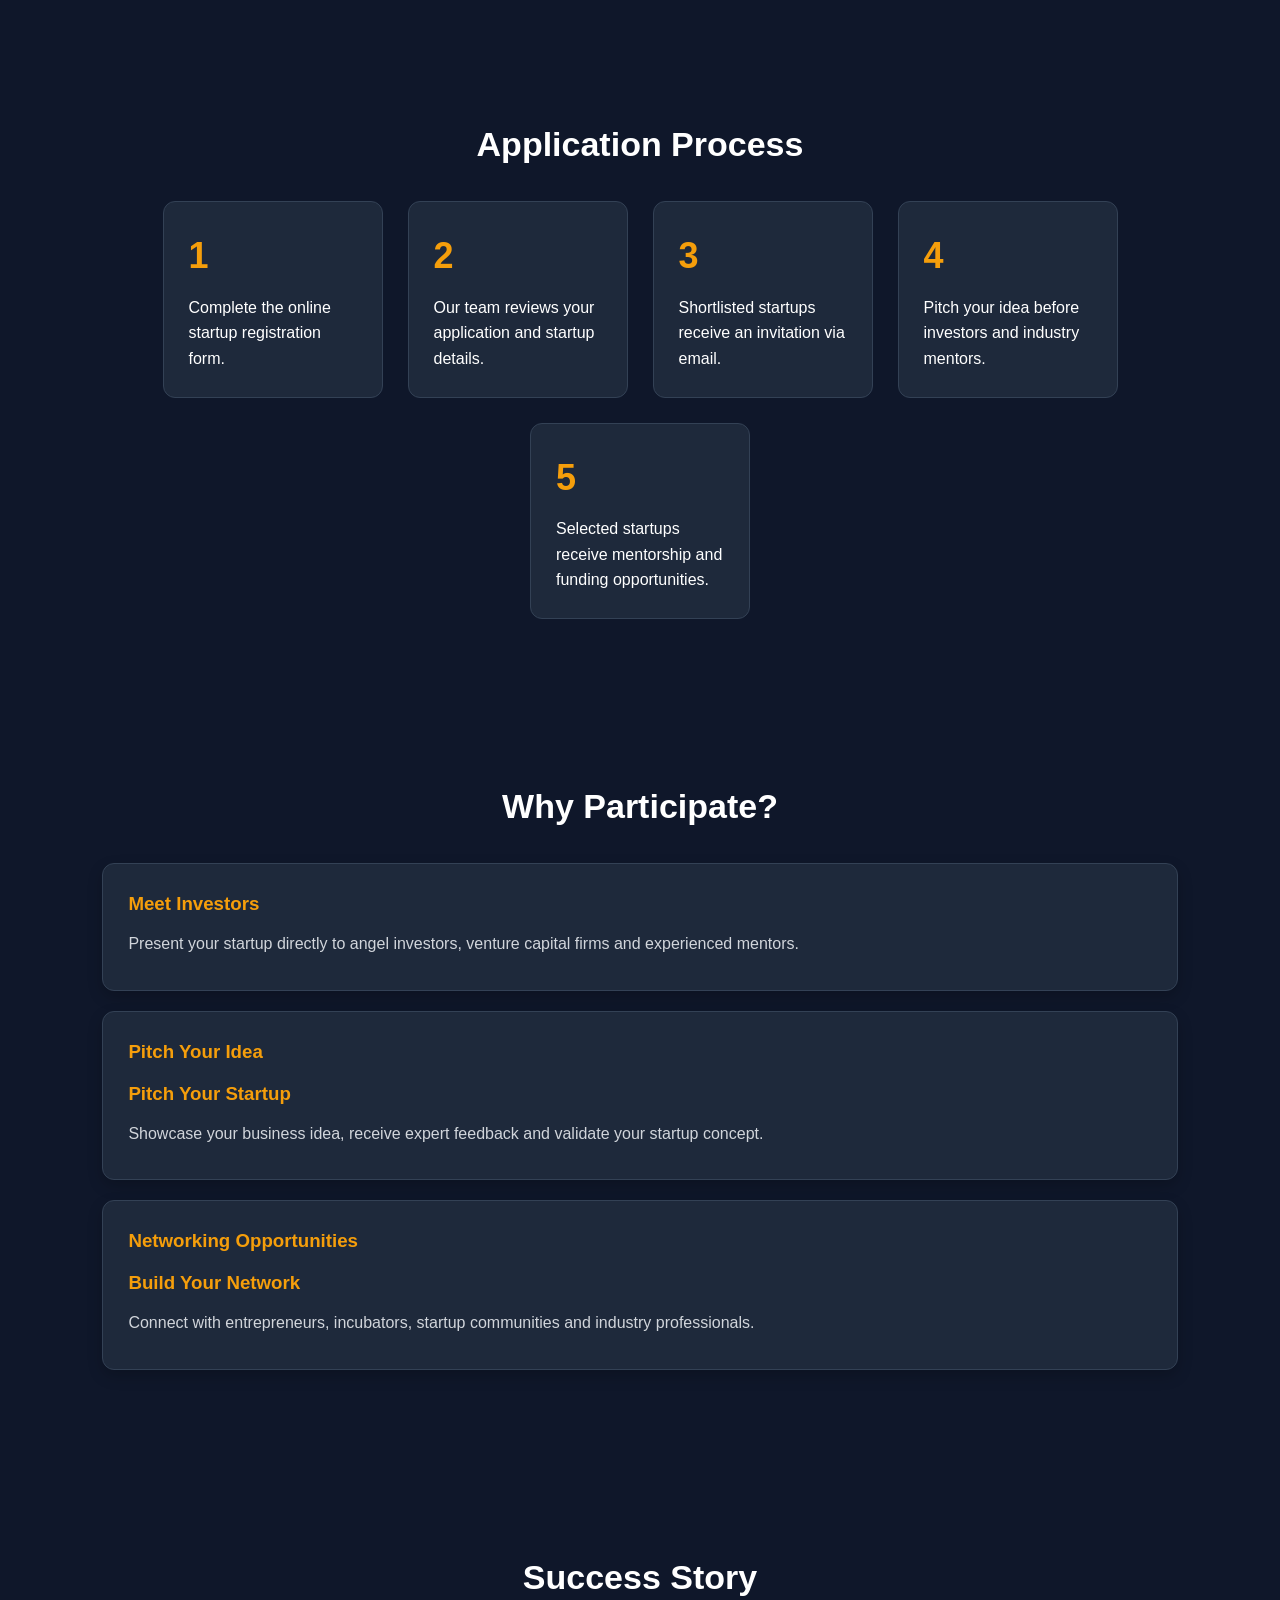
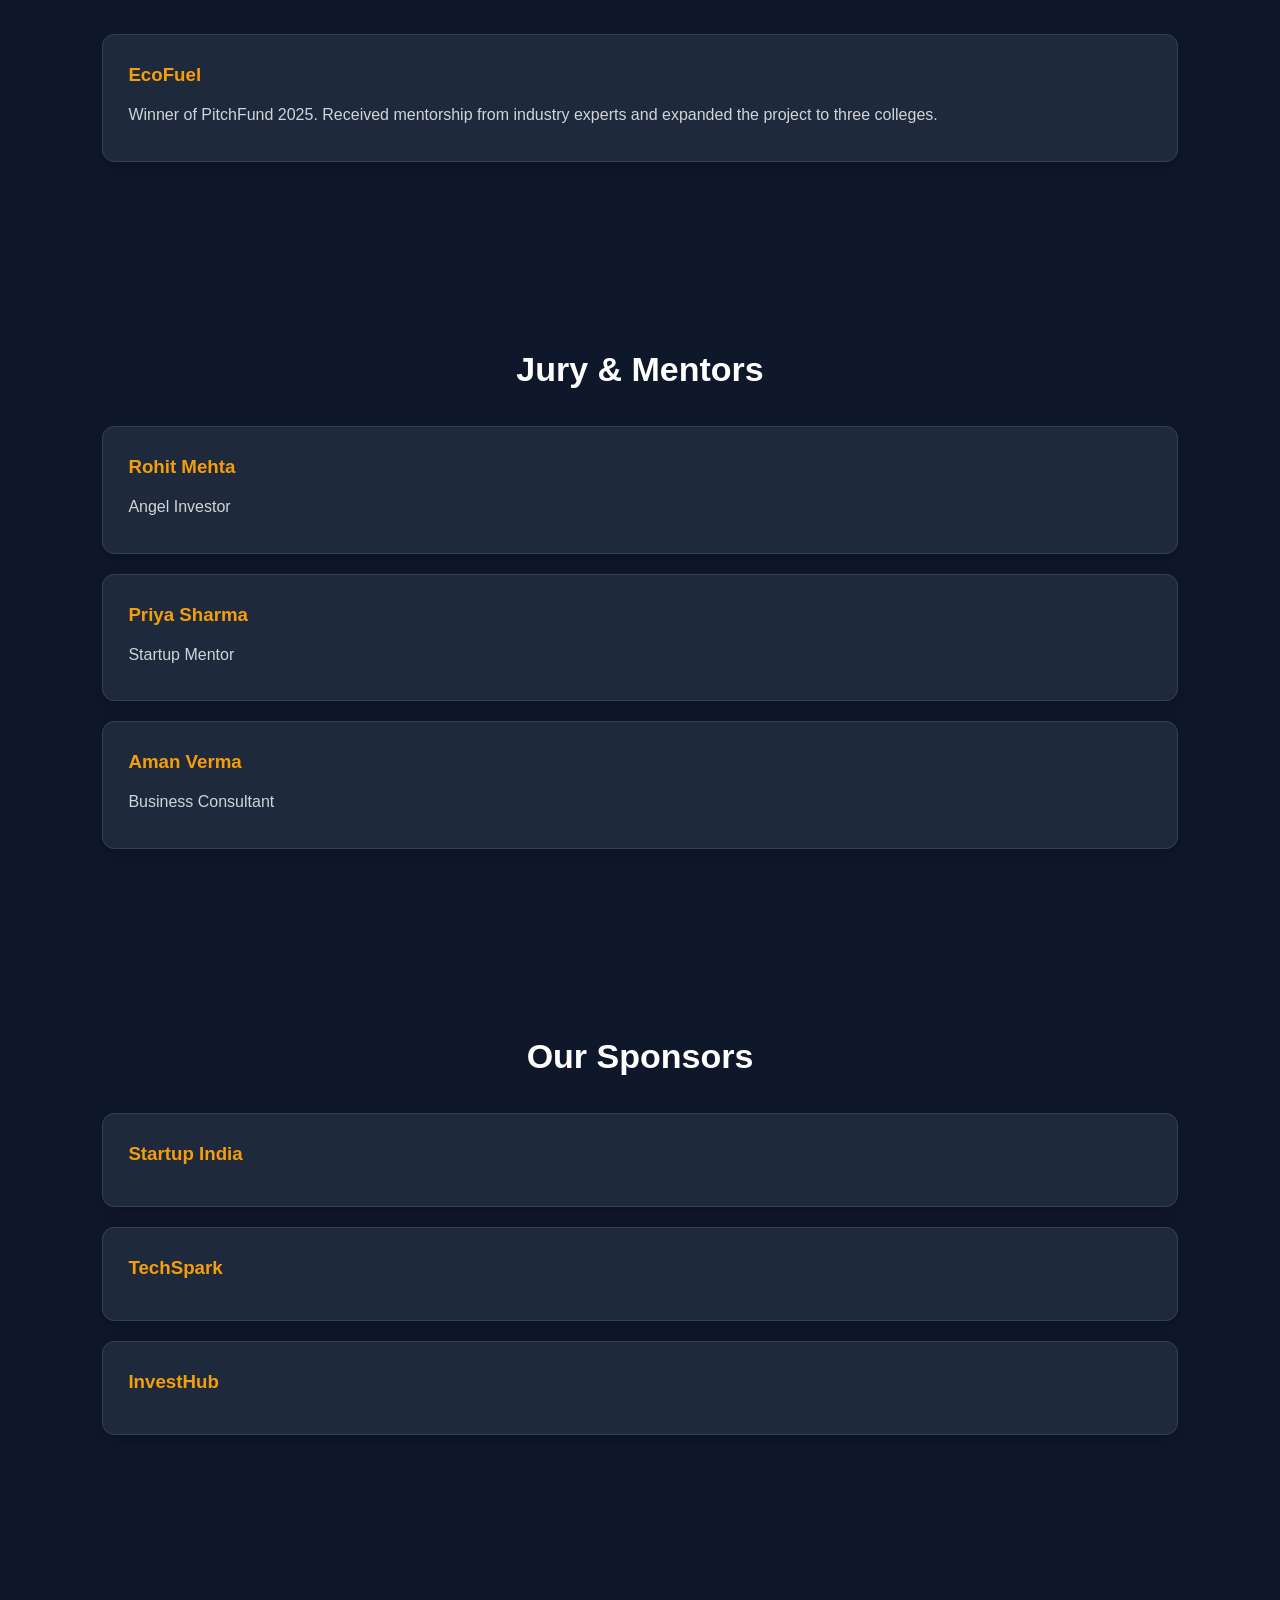
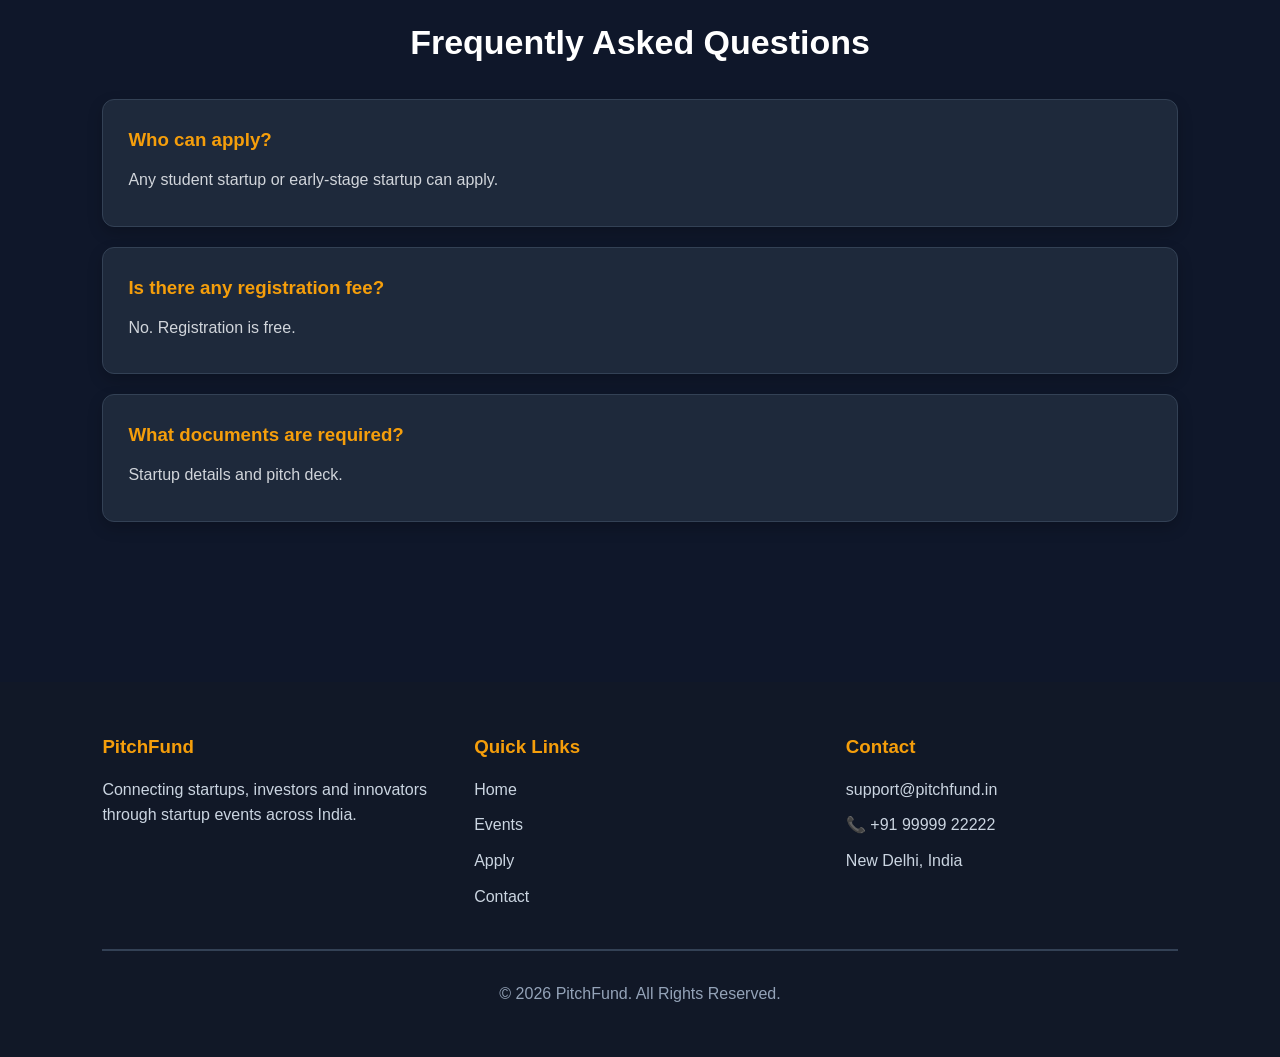
==== commit c3b760bb: "Final improvements to PitchFund website to be submitted" ====
--- a/index.html
+++ b/index.html
@@ -11,11 +11,11 @@
 </head>
 
 <body>
+
 <nav>
 
-    <nav>
     <div>
-        
+
         <h1>PitchFund</h1>
         <p class="logo-text">Startup Pitching Platform</p>
 
